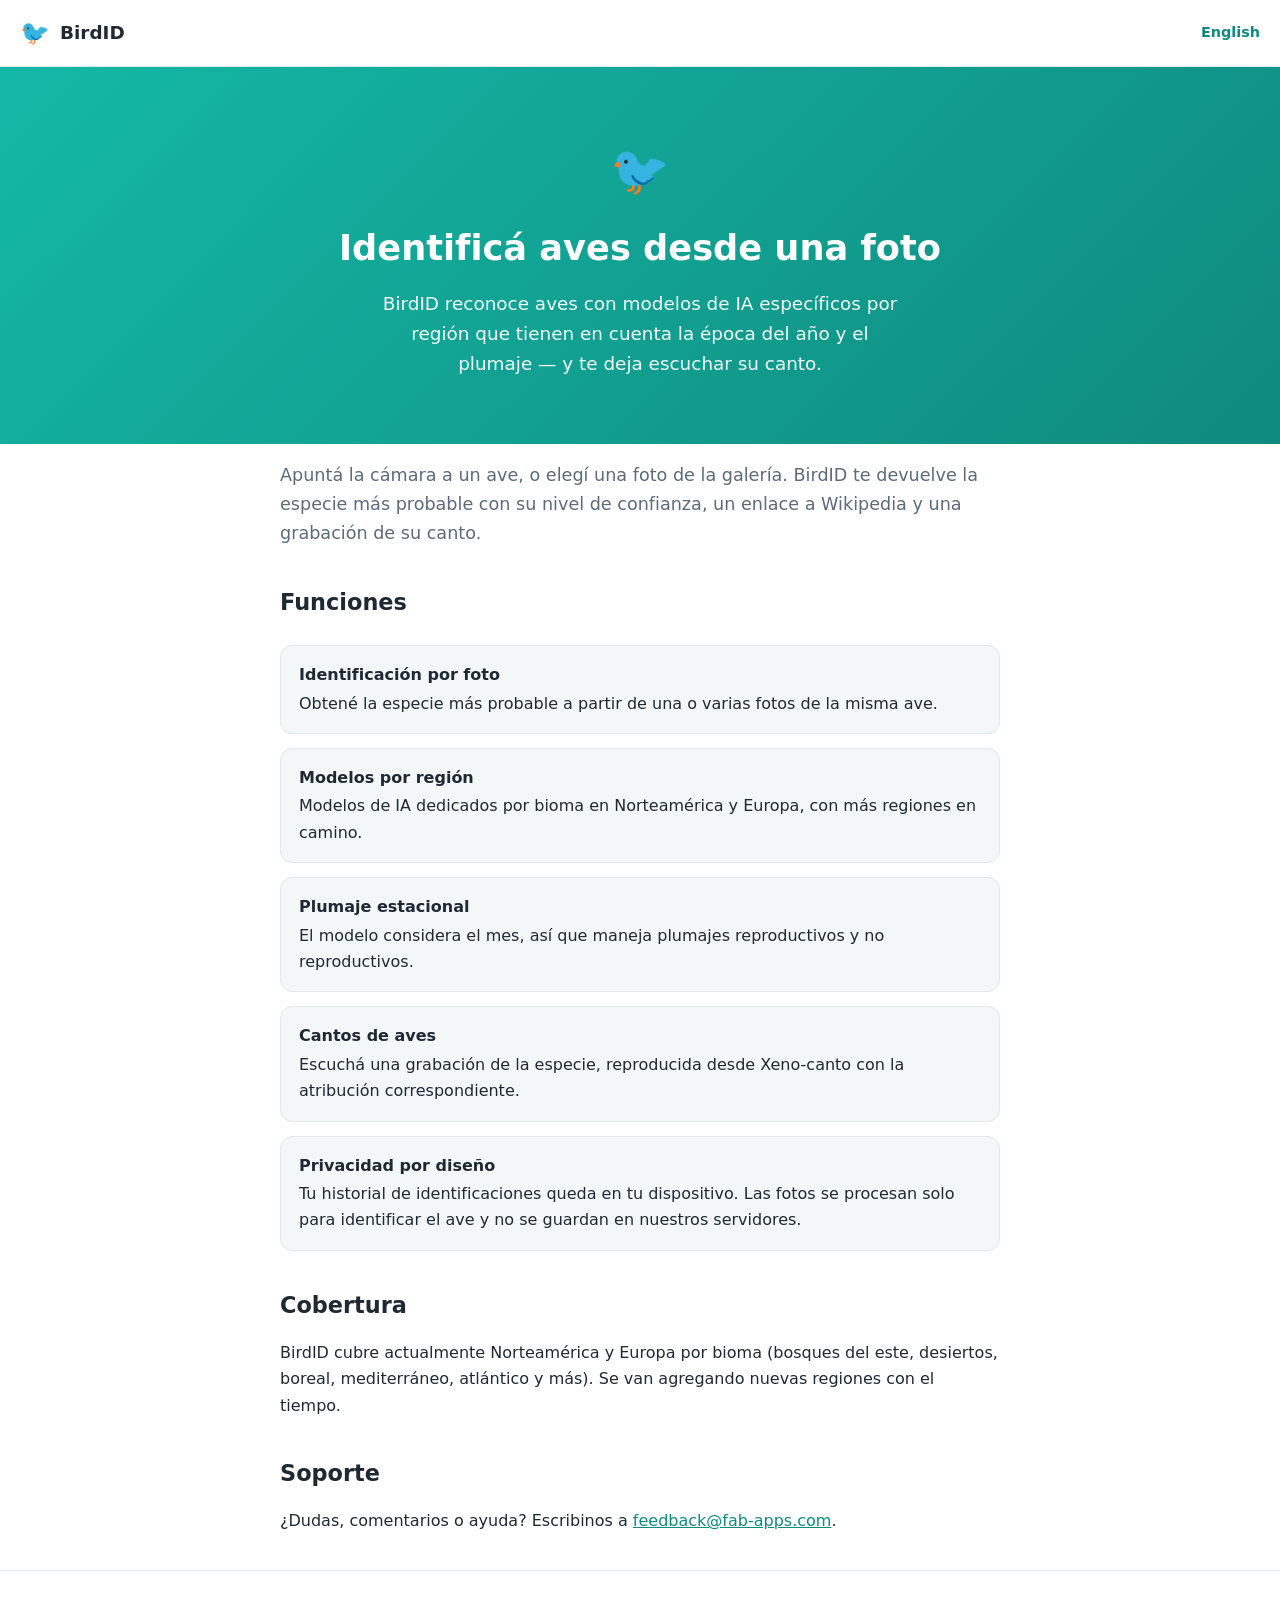
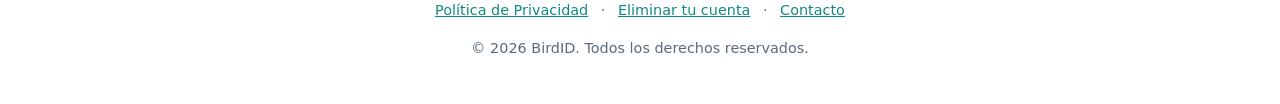
==== es/index.html @ 6762d5a0 "Landing, privacy policy and account deletion pages (EN default + ES) Static site for GitHub Pages, r" ====
<!DOCTYPE html>
<html lang="es">
<head>
  <meta charset="UTF-8" />
  <meta name="viewport" content="width=device-width, initial-scale=1.0" />
  <title>BirdID — Identificación de aves por foto</title>
  <meta name="description" content="BirdID identifica aves a partir de una foto usando modelos de IA por región, con plumaje estacional y cantos." />
  <link rel="stylesheet" href="../style.css" />
</head>
<body>
  <header class="site-header">
    <a class="brand" href="index.html"><span class="logo">🐦</span> BirdID</a>
    <span class="lang-switch"><a href="../index.html">English</a></span>
  </header>

  <div class="hero">
    <span class="emoji">🐦</span>
    <h1>Identificá aves desde una foto</h1>
    <p>BirdID reconoce aves con modelos de IA específicos por región que tienen en cuenta la época del año y el plumaje — y te deja escuchar su canto.</p>
  </div>

  <main class="wrap">
    <section>
      <p class="lead">Apuntá la cámara a un ave, o elegí una foto de la galería. BirdID te devuelve la especie más probable con su nivel de confianza, un enlace a Wikipedia y una grabación de su canto.</p>
    </section>

    <section>
      <h2>Funciones</h2>
      <ul class="features">
        <li><strong>Identificación por foto</strong>Obtené la especie más probable a partir de una o varias fotos de la misma ave.</li>
        <li><strong>Modelos por región</strong>Modelos de IA dedicados por bioma en Norteamérica y Europa, con más regiones en camino.</li>
        <li><strong>Plumaje estacional</strong>El modelo considera el mes, así que maneja plumajes reproductivos y no reproductivos.</li>
        <li><strong>Cantos de aves</strong>Escuchá una grabación de la especie, reproducida desde Xeno-canto con la atribución correspondiente.</li>
        <li><strong>Privacidad por diseño</strong>Tu historial de identificaciones queda en tu dispositivo. Las fotos se procesan solo para identificar el ave y no se guardan en nuestros servidores.</li>
      </ul>
    </section>

    <section>
      <h2>Cobertura</h2>
      <p>BirdID cubre actualmente Norteamérica y Europa por bioma (bosques del este, desiertos, boreal, mediterráneo, atlántico y más). Se van agregando nuevas regiones con el tiempo.</p>
    </section>

    <section>
      <h2>Soporte</h2>
      <p>¿Dudas, comentarios o ayuda? Escribinos a <a href="mailto:feedback@fab-apps.com">feedback@fab-apps.com</a>.</p>
    </section>
  </main>

  <footer class="site-footer">
    <div>
      <a href="privacy.html">Política de Privacidad</a> ·
      <a href="delete-account.html">Eliminar tu cuenta</a> ·
      <a href="mailto:feedback@fab-apps.com">Contacto</a>
    </div>
    <p class="meta">© 2026 BirdID. Todos los derechos reservados.</p>
  </footer>
</body>
</html>
---- style.css ----
/* BirdID — landing & legal pages */
:root {
  --teal: #14b8a6;
  --teal-dark: #0f8a7e;
  --ink: #1f2933;
  --muted: #5b6b7a;
  --bg: #ffffff;
  --bg-soft: #f4f7f8;
  --border: #e2e8ec;
  --maxw: 760px;
}

* { box-sizing: border-box; }

html { -webkit-text-size-adjust: 100%; }

body {
  margin: 0;
  font-family: system-ui, -apple-system, "Segoe UI", Roboto, Helvetica, Arial, sans-serif;
  color: var(--ink);
  background: var(--bg);
  line-height: 1.65;
}

a { color: var(--teal-dark); }
a:hover { color: var(--teal); }

.wrap { max-width: var(--maxw); margin: 0 auto; padding: 0 20px; }

/* Header */
.site-header {
  display: flex;
  align-items: center;
  justify-content: space-between;
  padding: 18px 20px;
  border-bottom: 1px solid var(--border);
}
.brand {
  display: flex;
  align-items: center;
  gap: 10px;
  font-weight: 700;
  font-size: 1.15rem;
  color: var(--ink);
  text-decoration: none;
}
.brand .logo { font-size: 1.5rem; line-height: 1; }
.lang-switch { font-size: 0.9rem; }
.lang-switch a { text-decoration: none; font-weight: 600; }

/* Hero */
.hero {
  background: linear-gradient(135deg, var(--teal) 0%, var(--teal-dark) 100%);
  color: #ffffff;
  text-align: center;
  padding: 64px 20px;
}
.hero h1 { font-size: 2.2rem; margin: 0 0 12px; }
.hero p { font-size: 1.15rem; margin: 0 auto; max-width: 520px; opacity: 0.95; }
.hero .emoji { font-size: 3rem; display: block; margin-bottom: 8px; }

/* Sections */
main { padding: 40px 0 64px; }
section { margin-bottom: 36px; }
h2 { font-size: 1.4rem; margin: 32px 0 12px; }
h3 { font-size: 1.1rem; margin: 22px 0 8px; }
.lead { font-size: 1.1rem; color: var(--muted); }

/* Feature list */
.features {
  list-style: none;
  padding: 0;
  margin: 24px 0;
  display: grid;
  gap: 14px;
}
.features li {
  background: var(--bg-soft);
  border: 1px solid var(--border);
  border-radius: 12px;
  padding: 16px 18px;
}
.features li strong { display: block; margin-bottom: 2px; }

/* Cards / callouts */
.card {
  background: var(--bg-soft);
  border: 1px solid var(--border);
  border-left: 4px solid var(--teal);
  border-radius: 10px;
  padding: 16px 18px;
  margin: 18px 0;
}

.btn {
  display: inline-block;
  background: var(--teal);
  color: #fff;
  text-decoration: none;
  font-weight: 600;
  padding: 12px 22px;
  border-radius: 24px;
  margin-top: 8px;
}
.btn:hover { background: var(--teal-dark); color: #fff; }

.meta { color: var(--muted); font-size: 0.9rem; }

/* Footer */
.site-footer {
  border-top: 1px solid var(--border);
  padding: 28px 20px;
  text-align: center;
  color: var(--muted);
  font-size: 0.9rem;
}
.site-footer a { margin: 0 8px; }

ul.tight li { margin-bottom: 6px; }
code { background: var(--bg-soft); padding: 1px 6px; border-radius: 4px; }
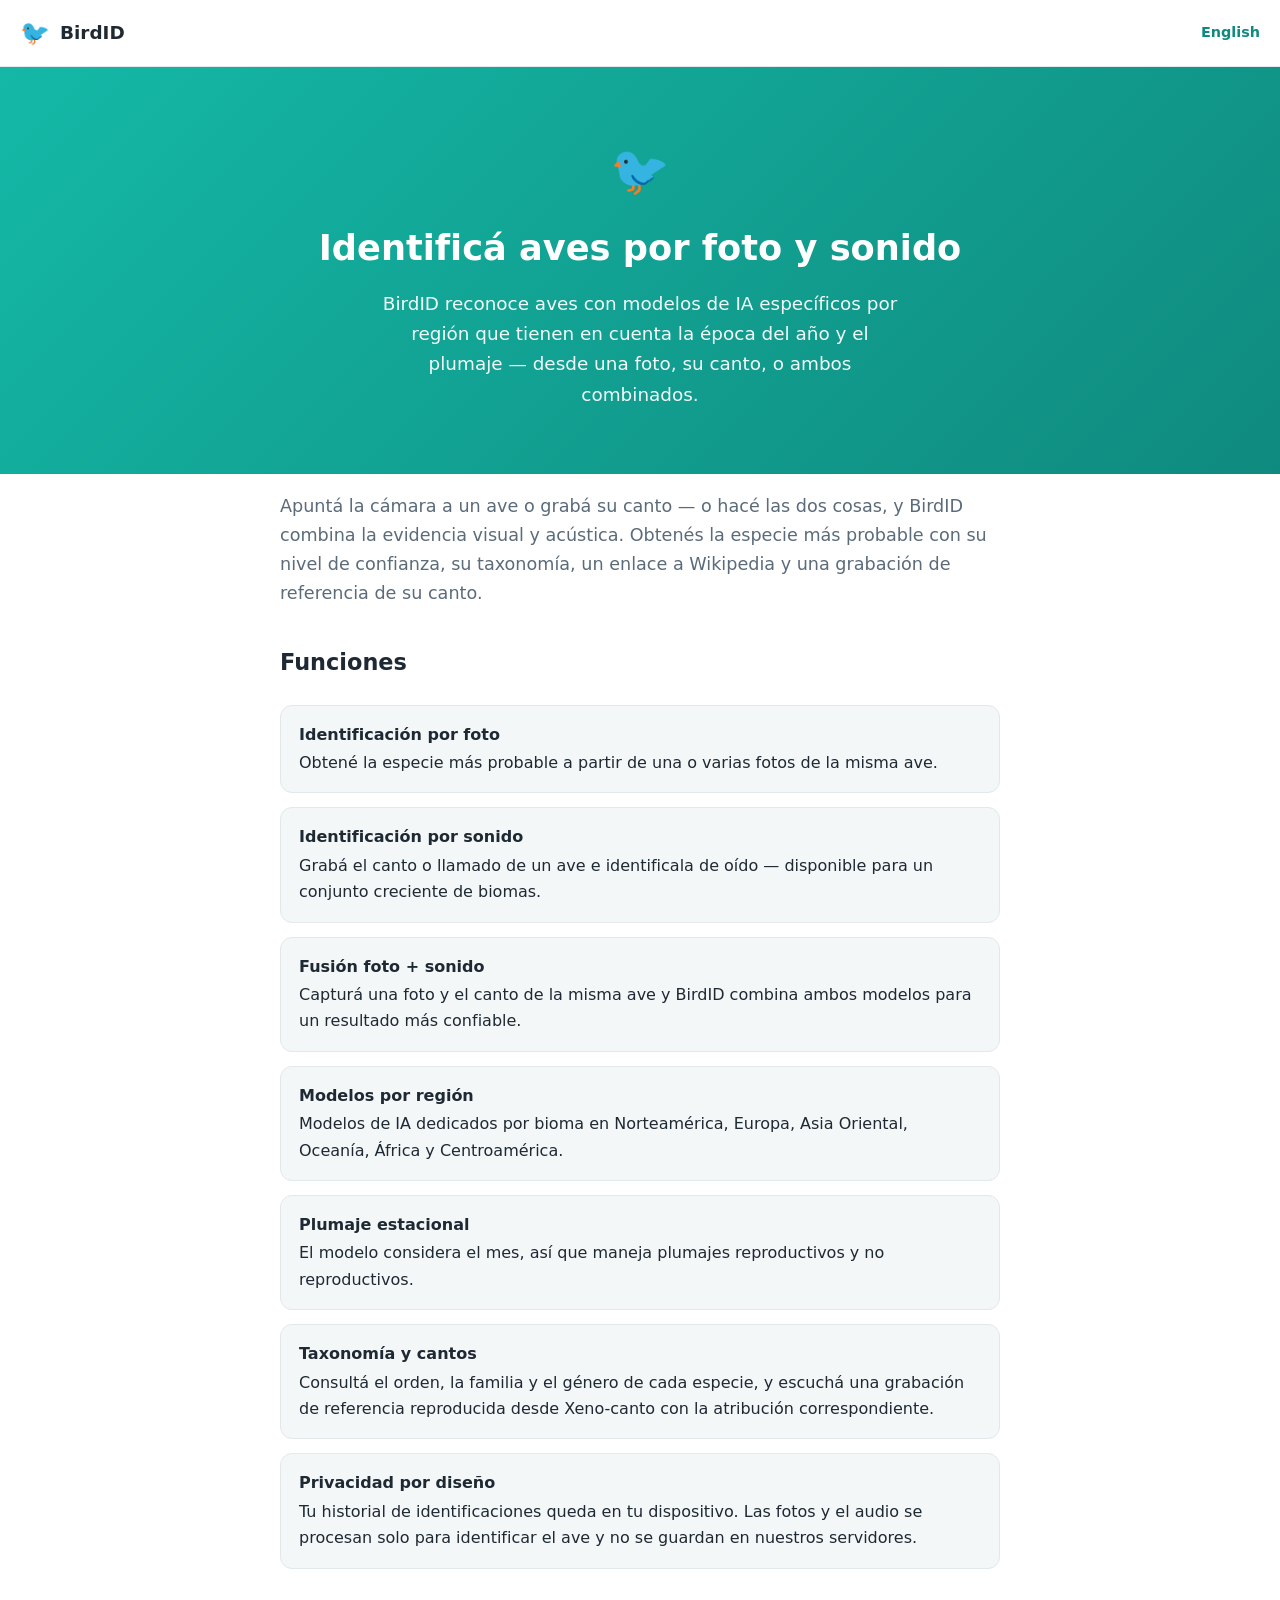
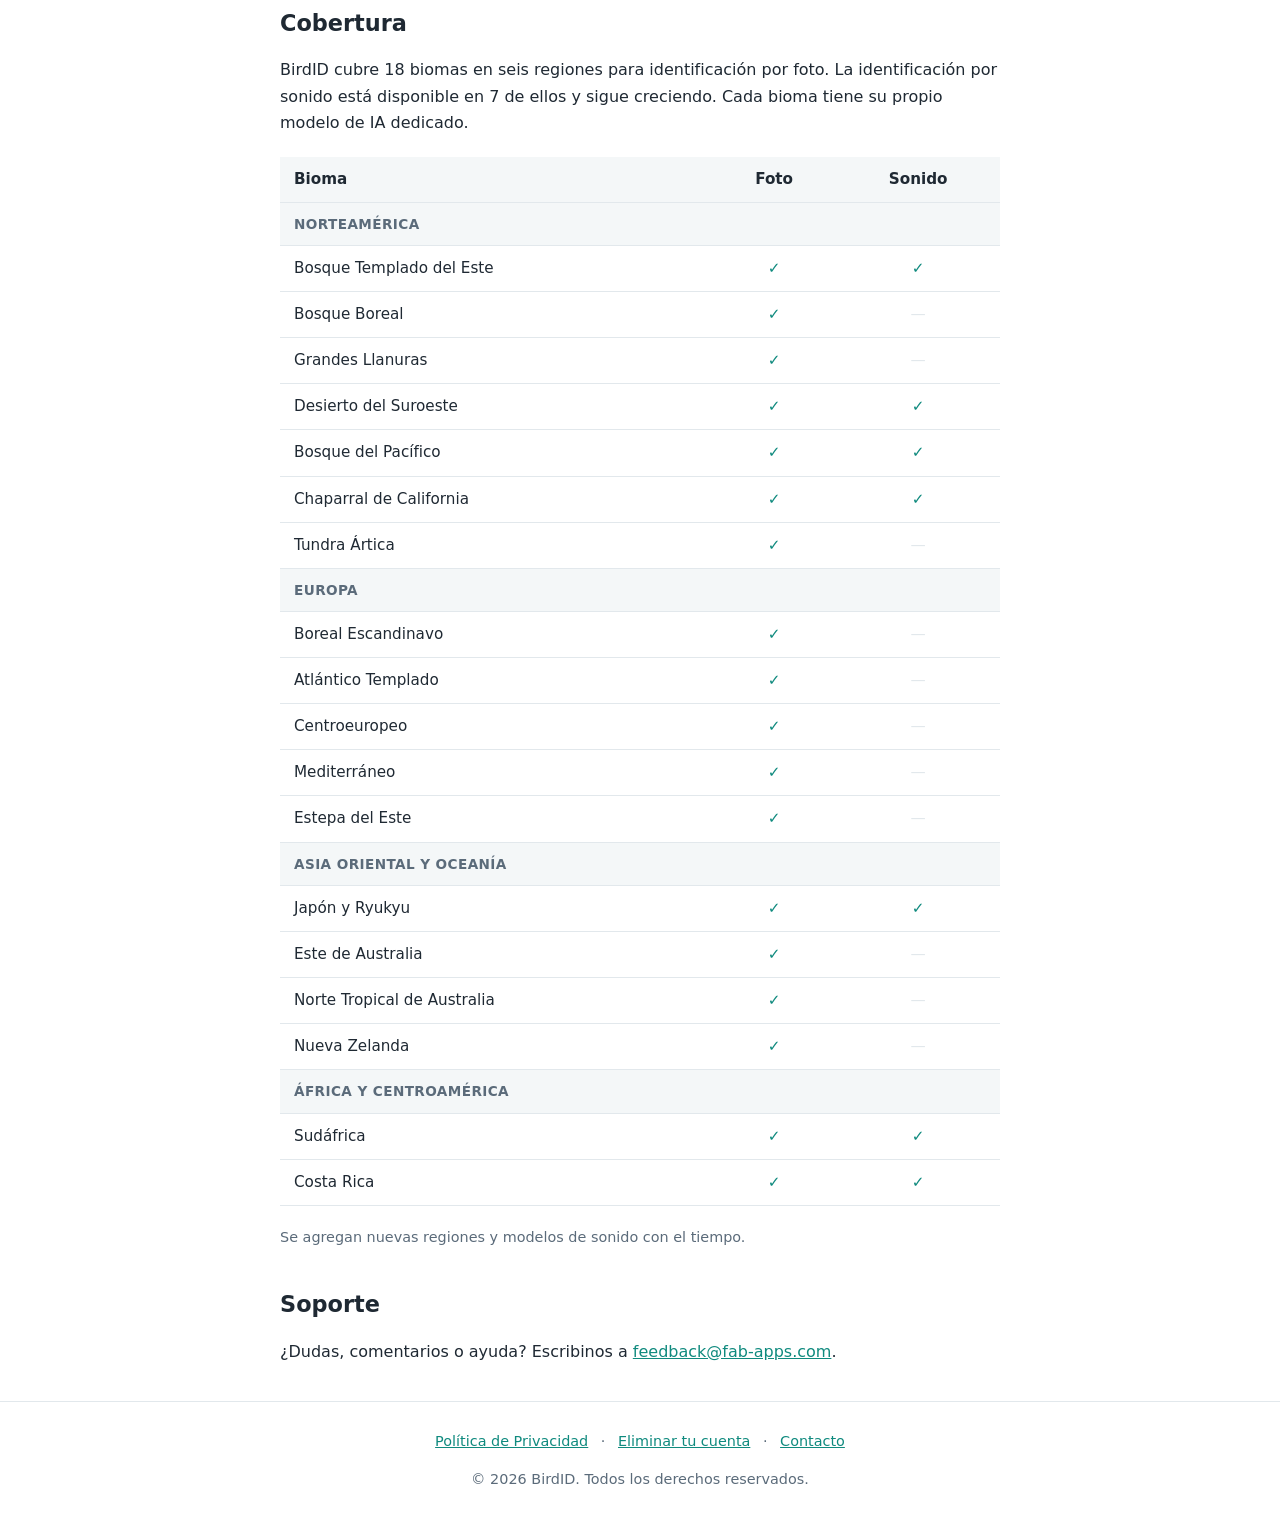
==== commit 5f6d2c74: "add features" ====
--- a/es/index.html
+++ b/es/index.html
@@ -3,8 +3,8 @@
 <head>
   <meta charset="UTF-8" />
   <meta name="viewport" content="width=device-width, initial-scale=1.0" />
-  <title>BirdID — Identificación de aves por foto</title>
-  <meta name="description" content="BirdID identifica aves a partir de una foto usando modelos de IA por región, con plumaje estacional y cantos." />
+  <title>BirdID — Identificación de aves por foto y sonido</title>
+  <meta name="description" content="BirdID identifica aves a partir de una foto o su canto usando modelos de IA por región, con plumaje estacional y fusión de imagen + audio." />
   <link rel="stylesheet" href="../style.css" />
 </head>
 <body>
@@ -15,29 +15,63 @@
 
   <div class="hero">
     <span class="emoji">🐦</span>
-    <h1>Identificá aves desde una foto</h1>
-    <p>BirdID reconoce aves con modelos de IA específicos por región que tienen en cuenta la época del año y el plumaje — y te deja escuchar su canto.</p>
+    <h1>Identificá aves por foto y sonido</h1>
+    <p>BirdID reconoce aves con modelos de IA específicos por región que tienen en cuenta la época del año y el plumaje — desde una foto, su canto, o ambos combinados.</p>
   </div>
 
   <main class="wrap">
     <section>
-      <p class="lead">Apuntá la cámara a un ave, o elegí una foto de la galería. BirdID te devuelve la especie más probable con su nivel de confianza, un enlace a Wikipedia y una grabación de su canto.</p>
+      <p class="lead">Apuntá la cámara a un ave o grabá su canto — o hacé las dos cosas, y BirdID combina la evidencia visual y acústica. Obtenés la especie más probable con su nivel de confianza, su taxonomía, un enlace a Wikipedia y una grabación de referencia de su canto.</p>
     </section>
 
     <section>
       <h2>Funciones</h2>
       <ul class="features">
         <li><strong>Identificación por foto</strong>Obtené la especie más probable a partir de una o varias fotos de la misma ave.</li>
-        <li><strong>Modelos por región</strong>Modelos de IA dedicados por bioma en Norteamérica y Europa, con más regiones en camino.</li>
+        <li><strong>Identificación por sonido</strong>Grabá el canto o llamado de un ave e identificala de oído — disponible para un conjunto creciente de biomas.</li>
+        <li><strong>Fusión foto + sonido</strong>Capturá una foto y el canto de la misma ave y BirdID combina ambos modelos para un resultado más confiable.</li>
+        <li><strong>Modelos por región</strong>Modelos de IA dedicados por bioma en Norteamérica, Europa, Asia Oriental, Oceanía, África y Centroamérica.</li>
         <li><strong>Plumaje estacional</strong>El modelo considera el mes, así que maneja plumajes reproductivos y no reproductivos.</li>
-        <li><strong>Cantos de aves</strong>Escuchá una grabación de la especie, reproducida desde Xeno-canto con la atribución correspondiente.</li>
-        <li><strong>Privacidad por diseño</strong>Tu historial de identificaciones queda en tu dispositivo. Las fotos se procesan solo para identificar el ave y no se guardan en nuestros servidores.</li>
+        <li><strong>Taxonomía y cantos</strong>Consultá el orden, la familia y el género de cada especie, y escuchá una grabación de referencia reproducida desde Xeno-canto con la atribución correspondiente.</li>
+        <li><strong>Privacidad por diseño</strong>Tu historial de identificaciones queda en tu dispositivo. Las fotos y el audio se procesan solo para identificar el ave y no se guardan en nuestros servidores.</li>
       </ul>
     </section>
 
     <section>
       <h2>Cobertura</h2>
-      <p>BirdID cubre actualmente Norteamérica y Europa por bioma (bosques del este, desiertos, boreal, mediterráneo, atlántico y más). Se van agregando nuevas regiones con el tiempo.</p>
+      <p>BirdID cubre 18 biomas en seis regiones para identificación por foto. La identificación por sonido está disponible en 7 de ellos y sigue creciendo. Cada bioma tiene su propio modelo de IA dedicado.</p>
+      <div class="table-wrap">
+        <table class="biomes">
+          <thead>
+            <tr><th>Bioma</th><th class="center">Foto</th><th class="center">Sonido</th></tr>
+          </thead>
+          <tbody>
+            <tr><td class="region" colspan="3">Norteamérica</td></tr>
+            <tr><td>Bosque Templado del Este</td><td class="center yes">✓</td><td class="center yes">✓</td></tr>
+            <tr><td>Bosque Boreal</td><td class="center yes">✓</td><td class="center no">—</td></tr>
+            <tr><td>Grandes Llanuras</td><td class="center yes">✓</td><td class="center no">—</td></tr>
+            <tr><td>Desierto del Suroeste</td><td class="center yes">✓</td><td class="center yes">✓</td></tr>
+            <tr><td>Bosque del Pacífico</td><td class="center yes">✓</td><td class="center yes">✓</td></tr>
+            <tr><td>Chaparral de California</td><td class="center yes">✓</td><td class="center yes">✓</td></tr>
+            <tr><td>Tundra Ártica</td><td class="center yes">✓</td><td class="center no">—</td></tr>
+            <tr><td class="region" colspan="3">Europa</td></tr>
+            <tr><td>Boreal Escandinavo</td><td class="center yes">✓</td><td class="center no">—</td></tr>
+            <tr><td>Atlántico Templado</td><td class="center yes">✓</td><td class="center no">—</td></tr>
+            <tr><td>Centroeuropeo</td><td class="center yes">✓</td><td class="center no">—</td></tr>
+            <tr><td>Mediterráneo</td><td class="center yes">✓</td><td class="center no">—</td></tr>
+            <tr><td>Estepa del Este</td><td class="center yes">✓</td><td class="center no">—</td></tr>
+            <tr><td class="region" colspan="3">Asia Oriental y Oceanía</td></tr>
+            <tr><td>Japón y Ryukyu</td><td class="center yes">✓</td><td class="center yes">✓</td></tr>
+            <tr><td>Este de Australia</td><td class="center yes">✓</td><td class="center no">—</td></tr>
+            <tr><td>Norte Tropical de Australia</td><td class="center yes">✓</td><td class="center no">—</td></tr>
+            <tr><td>Nueva Zelanda</td><td class="center yes">✓</td><td class="center no">—</td></tr>
+            <tr><td class="region" colspan="3">África y Centroamérica</td></tr>
+            <tr><td>Sudáfrica</td><td class="center yes">✓</td><td class="center yes">✓</td></tr>
+            <tr><td>Costa Rica</td><td class="center yes">✓</td><td class="center yes">✓</td></tr>
+          </tbody>
+        </table>
+      </div>
+      <p class="meta">Se agregan nuevas regiones y modelos de sonido con el tiempo.</p>
     </section>
 
     <section>
--- a/style.css
+++ b/style.css
@@ -118,3 +118,34 @@
 
 ul.tight li { margin-bottom: 6px; }
 code { background: var(--bg-soft); padding: 1px 6px; border-radius: 4px; }
+
+/* Biomes coverage table */
+.table-wrap { overflow-x: auto; margin: 20px 0; }
+.biomes {
+  width: 100%;
+  border-collapse: collapse;
+  font-size: 0.95rem;
+  min-width: 420px;
+}
+.biomes th, .biomes td {
+  text-align: left;
+  padding: 10px 14px;
+  border-bottom: 1px solid var(--border);
+}
+.biomes thead th {
+  background: var(--bg-soft);
+  font-weight: 700;
+  white-space: nowrap;
+}
+.biomes td.center, .biomes th.center { text-align: center; }
+.biomes tbody tr:hover { background: var(--bg-soft); }
+.biomes .region {
+  background: var(--bg-soft);
+  font-weight: 700;
+  color: var(--muted);
+  font-size: 0.85rem;
+  text-transform: uppercase;
+  letter-spacing: 0.03em;
+}
+.yes { color: var(--teal-dark); font-weight: 700; }
+.no  { color: var(--border); }
